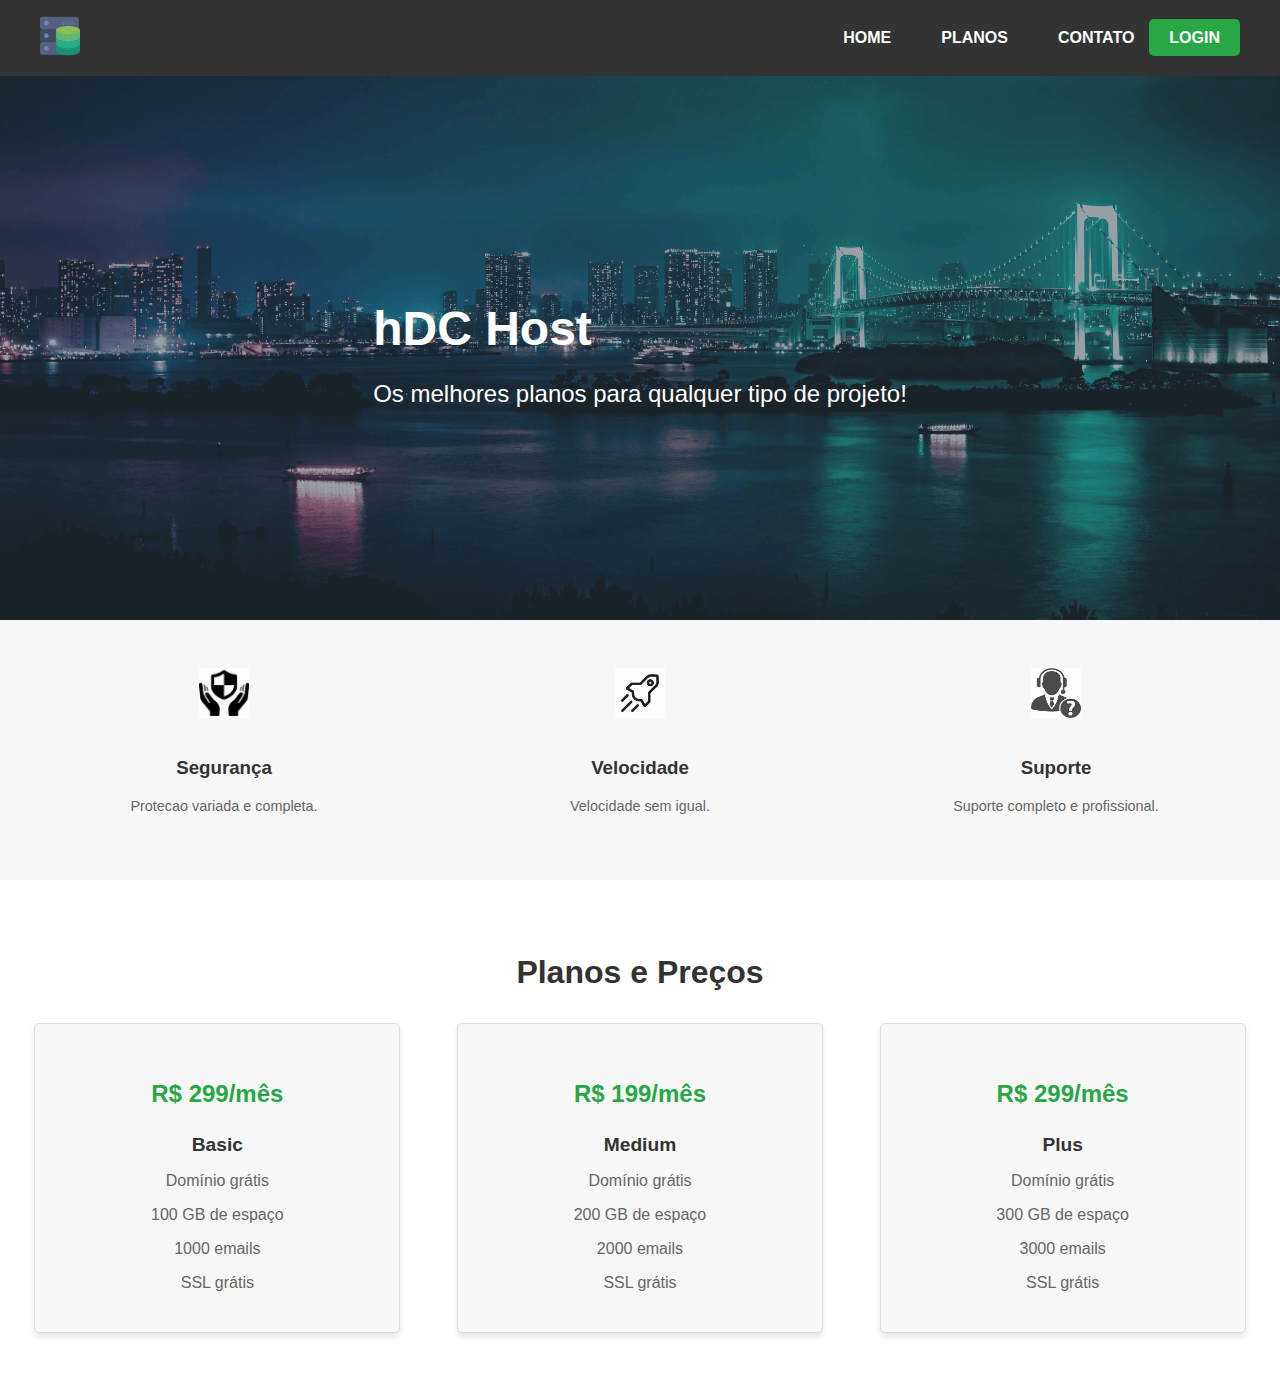
==== SitehDC/index.html @ 0102713b "Subindo arquivos para o repositorio de exercicios" ====
<!DOCTYPE html>
<html lang="pt-BR">
<head>
    <meta charset="UTF-8">
    <meta name="viewport" content="width=device-width, initial-scale=1.0">
    <title>hDC Host</title>
    <link rel="stylesheet" href="CSS/styles.css">
</head>
<body>
    <header>
        <nav class="navbar">
            <div class="container">
                <div class="logo">
                    <img src="img/hdchostlogo.png" alt="Logo">
                </div>
                <ul class="nav-links">
                    <li><a href="#">HOME</a></li>
                    <li><a href="#">PLANOS</a></li>
                    <li><a href="#">CONTATO</a></li>
                </ul>
                <div class="login-button">
                    <a href="#">LOGIN</a>
                </div>
            </div>
        </nav>
        <div class="header-content">
            <h1>hDC Host</h1>
            <p>Os melhores planos para qualquer tipo de projeto!</p>
        </div>
    </header>
    <section class="conteudos">
        <div class="conteudo">
            <img src="img/seg.jfif" alt="Segurança">
            <h3>Segurança</h3>
            <p>Protecao variada e completa.</p>
        </div>
        <div class="conteudo">
            <img src="img/velo.jfif" alt="Velocidade">
            <h3>Velocidade</h3>
            <p>Velocidade sem igual.</p>
        </div>
        <div class="conteudo">
            <img src="img/sup.jfif" alt="Suporte">
            <h3>Suporte</h3>
            <p>Suporte completo e profissional.</p>
        </div>
    </section>
    <section class="planos-precos">
        <h2>Planos e Preços</h2>
        <div class="planos">
            <div class="plano">
                <h3>R$ 299/mês</h3>
                <h4>Basic</h4>
                <p>Domínio grátis</p>
                <p>100 GB de espaço</p>
                <p>1000 emails</p>
                <p>SSL grátis</p>
            </div>
            <div class="plano">
                <h3>R$ 199/mês</h3>
                <h4>Medium</h4>
                <p>Domínio grátis</p>
                <p>200 GB de espaço</p>
                <p>2000 emails</p>
                <p>SSL grátis</p>
            </div>
            <div class="plano">
                <h3>R$ 299/mês</h3>
                <h4>Plus</h4>
                <p>Domínio grátis</p>
                <p>300 GB de espaço</p>
                <p>3000 emails</p>
                <p>SSL grátis</p>
            </div>
        </div>
    </section>
</body>
</html>
---- SitehDC/CSS/styles.css ----
body {
    margin: 0;
    font-family: Arial, sans-serif;
}

.navbar {
    background-color: #333;
    padding: 1rem 20px;
    position: fixed;
    width: 100%;
    top: 0;
    z-index: 1000;
    box-sizing: border-box;
}

.container {
    display: flex;
    justify-content: space-between;
    align-items: center;
    max-width: 1200px;
    margin: 0 auto;
    padding: 0 20px;
}

.logo img {
    width: 40px;
    height: 40px;
}

.nav-links {
    list-style: none;
    display: flex;
    margin: 0;
    margin-left: auto; /* Alinha o menu à direita */
}

.nav-links li {
    margin-left: 20px;
}

.nav-links a {
    color: white;
    text-decoration: none;
    font-weight: bold;
    padding: 10px 15px;
    align-content: end;
}

.nav-links a:hover {
    background-color: #444;
    border-radius: 5px;
}

.login-button a {
    color: white;
    background-color: #28a745;
    padding: 10px 20px;
    text-decoration: none;
    border-radius: 5px;
    font-weight: bold;
}

.login-button a:hover {
    background-color: #218838;
}

/* Regras para a seção de header */
header {
    background-image: url('../img/mainbanner.png');
    background-size: cover;
    background-position: center;
    height: 60vh;
    position: relative;
    color: white;
    display: flex;
    flex-direction: column;
    align-content: center;
    justify-content: center;
    align-items: center;
    padding-top: 80px; /* Para compensar a altura da barra de navegação fixa */
}

.header-content h1 {
    font-size: 3rem;
    margin-bottom: 0.5rem;
    align-items: center;
    align-content: center;
}

.header-content p {
    font-size: 1.5rem;
}

/* Regras para a seção conteudos */
.conteudos {
    display: flex;
    justify-content: space-around;
    padding: 2rem 1rem;
    background-color: #f7f7f7;
    text-align: center;
}

.conteudo {
    flex: 1;
    max-width: 300px;
    padding: 1rem;
}

.conteudo img {
    width: 50px;
    height: 50px;
    margin-bottom: 1rem;
}

.conteudo h3 {
    margin-bottom: 1rem;
    color: #333;
}

.conteudo p {
    color: #666;
    font-size: 0.9rem;
    line-height: 1.4rem;
}

/* Regras para a seção de planos e preços */
.planos-precos {
    background-color: #fff;
    padding: 3rem 1rem;
    text-align: center;
}

.planos-precos h2 {
    font-size: 2rem;
    margin-bottom: 2rem;
    color: #333;
}

.planos {
    display: flex;
    justify-content: space-around;
    flex-wrap: wrap; /* Permite que os planos se ajustem em dispositivos menores */
    gap: 20px;
}

.plano {
    background-color: #f7f7f7;
    border: 1px solid #ddd;
    border-radius: 5px;
    padding: 2rem;
    max-width: 300px;
    flex: 1;
    box-shadow: 0 4px 6px rgba(0, 0, 0, 0.1);
}

.plano h3 {
    color: #28a745;
    font-size: 1.5rem;
    margin-bottom: 1rem;
}

.plano h4 {
    font-size: 1.2rem;
    margin-bottom: 1rem;
    color: #333;
}

.plano p {
    font-size: 1rem;
    color: #666;
    margin-bottom: 0.5rem;
}

/* Responsividade para a seção de planos */
@media (max-width: 768px) {
    .planos {
        flex-direction: column;
        align-items: center;
    }
}
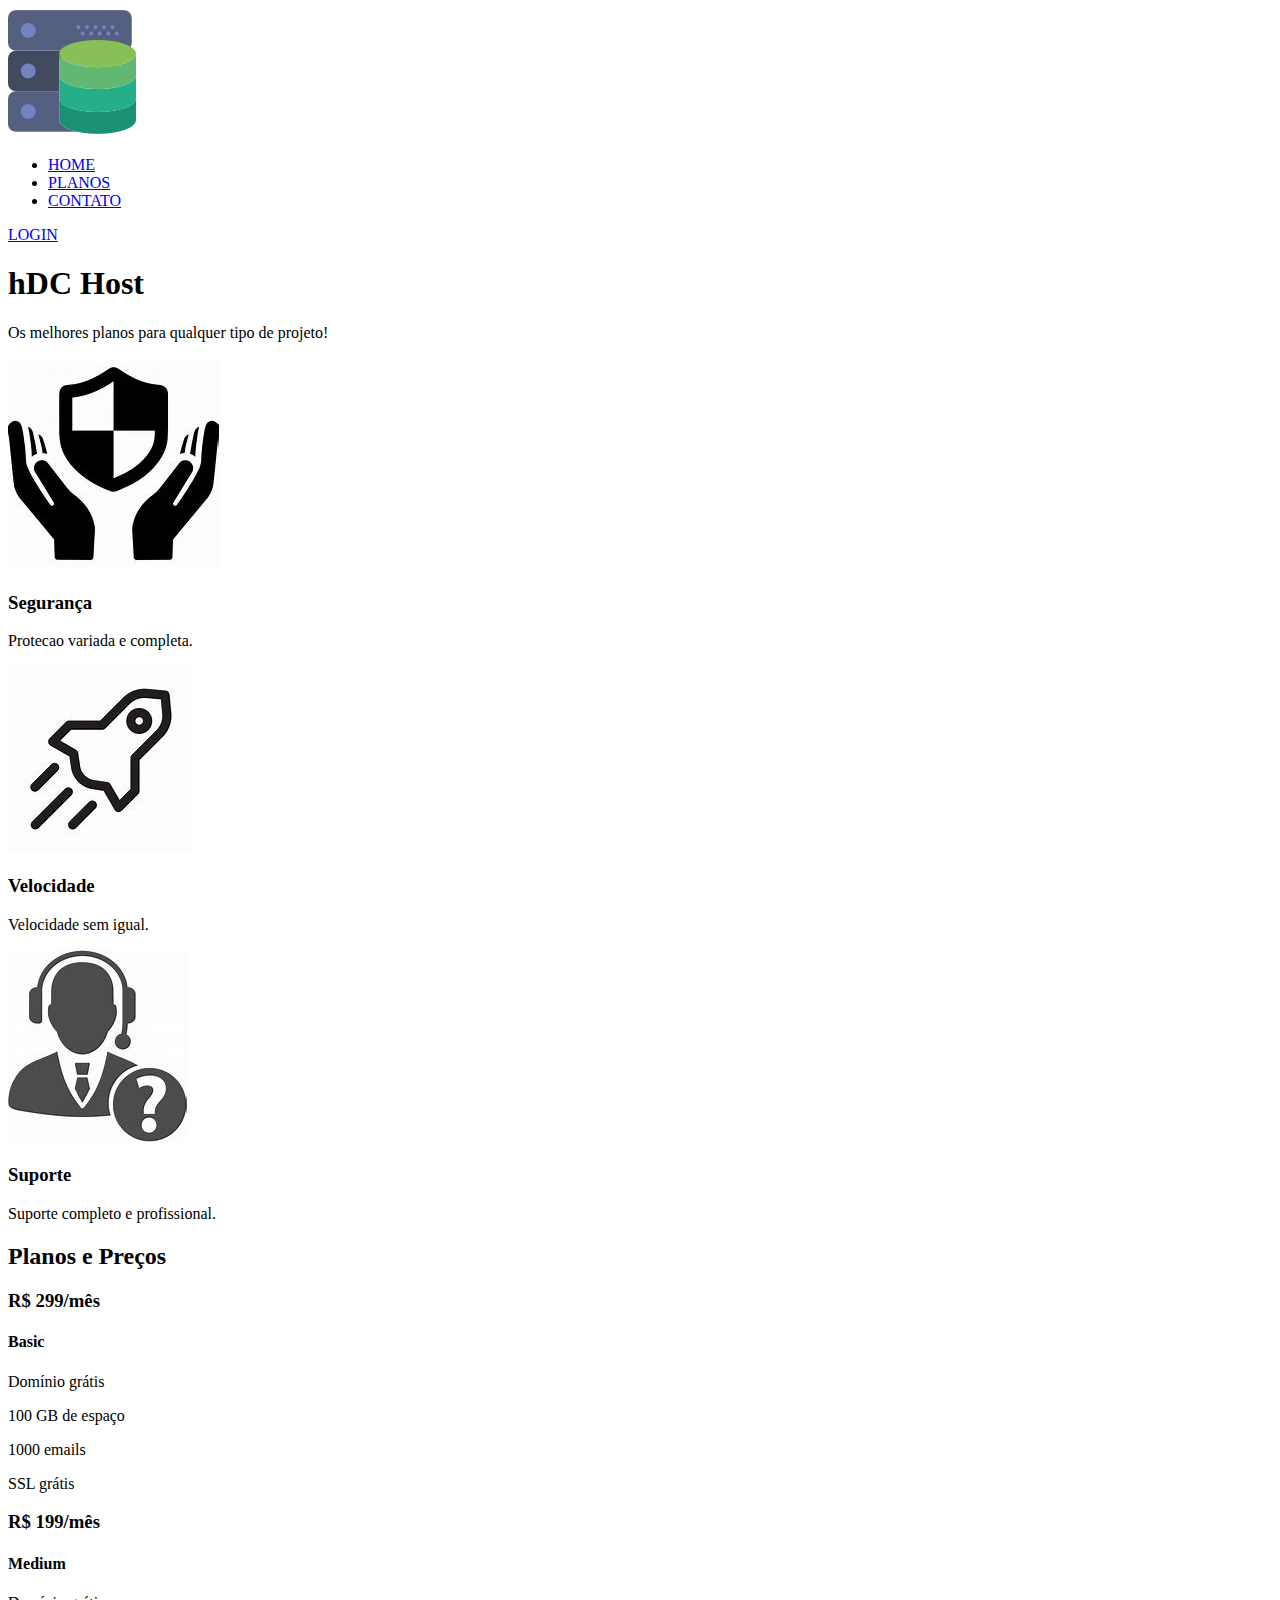
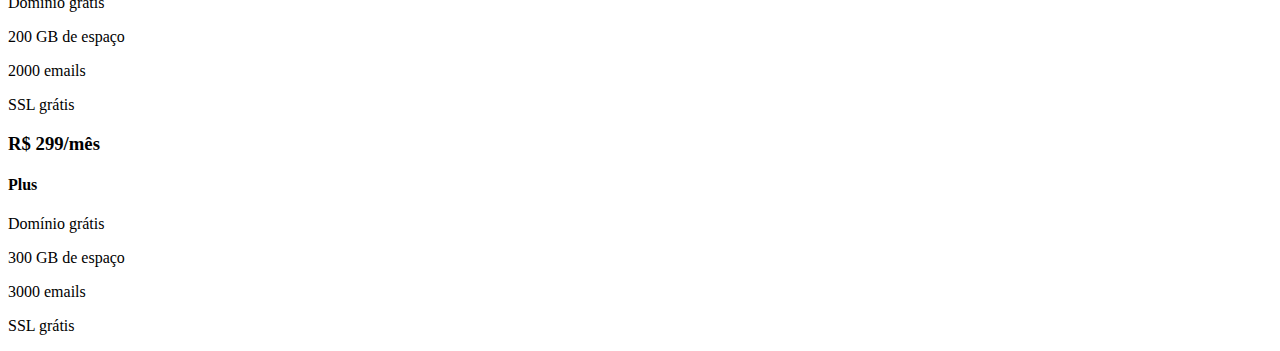
==== commit 1759d7ef: "Adicionando os exercicios de responsividade. Criando um site de noticias." ====
--- a/SitehDC/index.html
+++ b/SitehDC/index.html
@@ -4,7 +4,7 @@
     <meta charset="UTF-8">
     <meta name="viewport" content="width=device-width, initial-scale=1.0">
     <title>hDC Host</title>
-    <link rel="stylesheet" href="CSS/styles.css">
+    <link rel="stylesheet" href="css/styles.css">
 </head>
 <body>
     <header>
